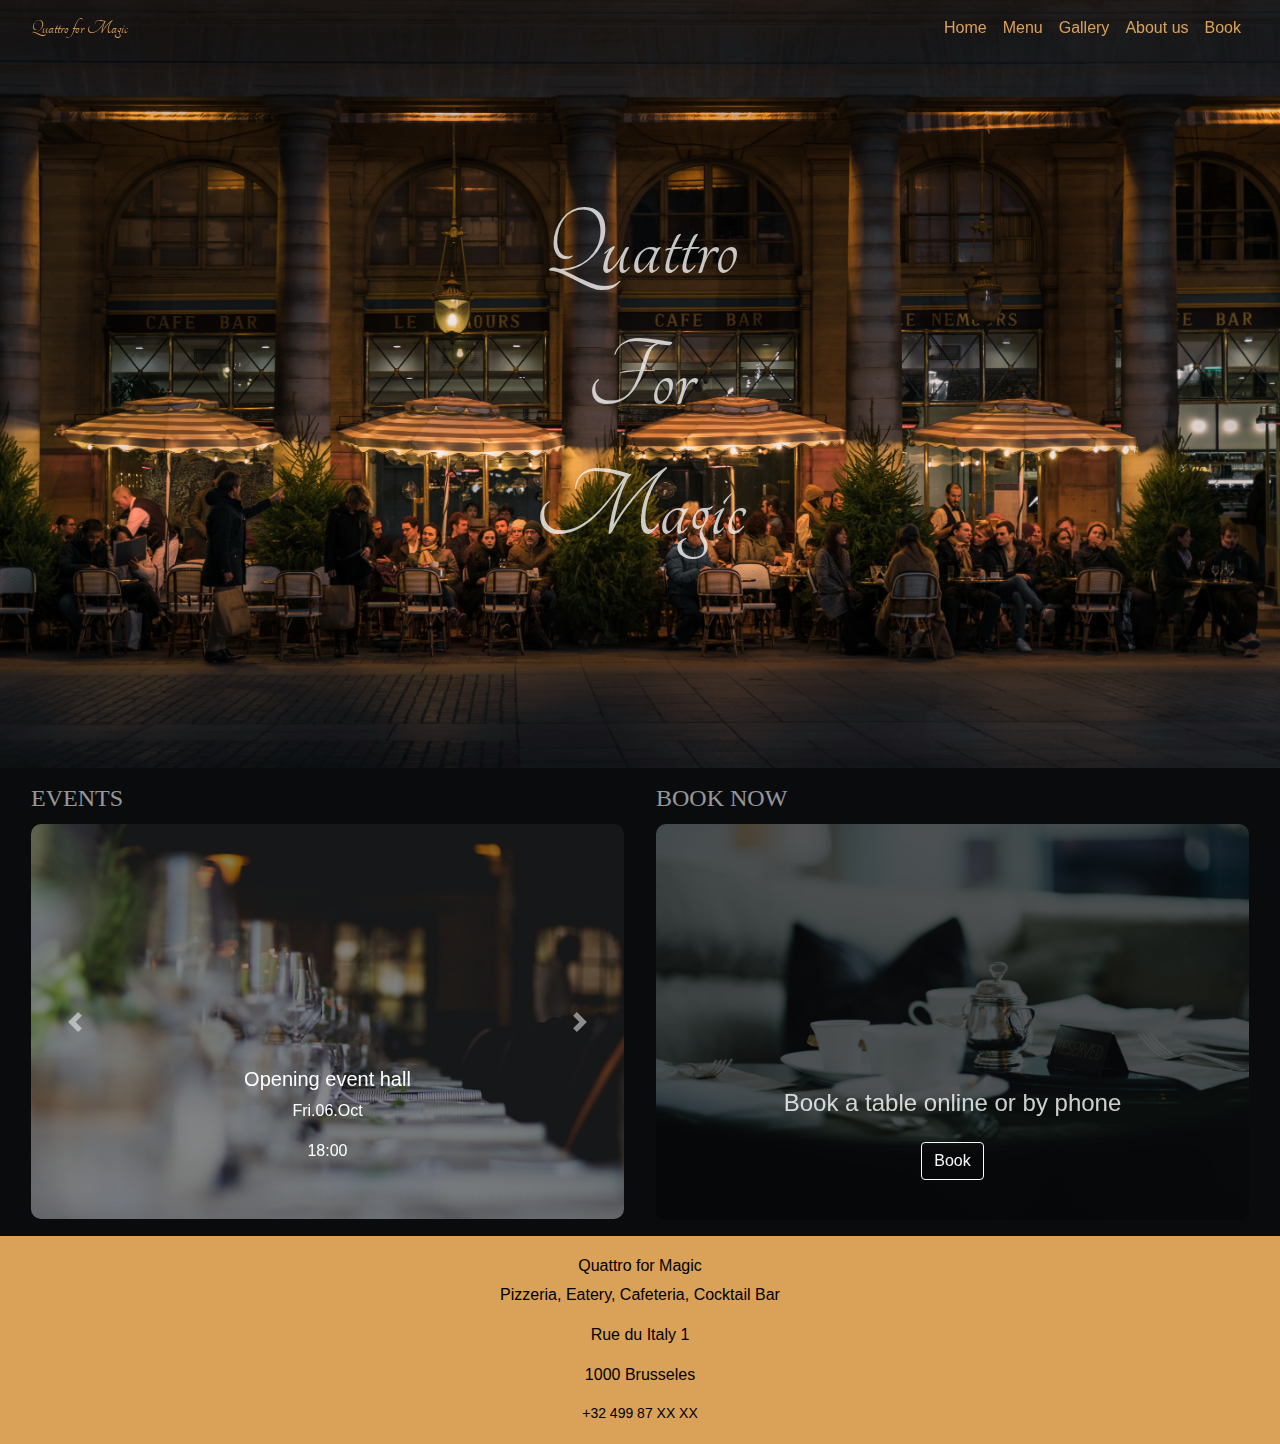
==== index.html @ 2a2b2c8b "1st" ====
<!DOCTYPE html>
<html lang="en">
  <head>
    <meta charset="UTF-8" />
    <meta name="viewport" content="width=device-width, initial-scale=1.0" />
    <link rel="stylesheet" type="text/css" href="/sass/style.css" />
    <link rel="preconnect" href="https://fonts.googleapis.com" />
    <link rel="preconnect" href="https://fonts.gstatic.com" crossorigin />
    <link
      href="https://fonts.googleapis.com/css2?family=Tangerine&display=swap"
      rel="stylesheet"
    />
    <link
      rel="stylesheet"
      href="https://stackpath.bootstrapcdn.com/bootstrap/4.5.2/css/bootstrap.min.css"
    />
    <script src="https://code.jquery.com/jquery-3.5.1.slim.min.js"></script>
    <script src="https://cdn.jsdelivr.net/npm/@popperjs/core@2.5.3/dist/umd/popper.min.js"></script>
    <script src="https://stackpath.bootstrapcdn.com/bootstrap/4.5.2/js/bootstrap.min.js"></script>
    <title>Quatro for magic</title>
  </head>
  <body>
    <nav class="navbar navbar-expand-lg fixed-top navbar-light">
      <div class="container-fluid">
        <a
          href="index.html"
          class="navbar-brand"
          style="font-family: Tangerine; color: #daa158"
          >Quattro for Magic</a
        >

        <button
          class="navbar-toggler"
          type="button"
          data-toggle="collapse"
          data-target="#navmenu"
          style="background-color: whitesmoke; opacity: 0.5; font-size: 10px"
        >
          <span class="navbar-toggler-icon"></span>
        </button>

        <div class="collapse navbar-collapse" id="navmenu">
          <ul class="navbar-nav ml-auto">
            <li class="nav-item">
              <a
                href="index.html"
                class="nav-link"
                style="color: #daa158"
                >Home</a
              >
            </li>
            <li class="nav-item">
              <a href="Menu.html" class="nav-link" style="color: #daa158"
                >Menu</a
              >
            </li>

            <li class="nav-item">
              <a href="Gallery.html" class="nav-link" style="color: #daa158"
                >Gallery</a
              >
            </li>
            <li class="nav-item">
              <a href="Location.html" class="nav-link" style="color: #daa158"
                >About us</a
              >
            </li>
            <li class="nav-item">
              <a href="Book.html" class="nav-link" style="color: #daa158"
                >Book</a
              >
            </li>
          </ul>
        </div>
      </div>
    </nav>
    <div class="col-fluid h-100%">
      <div class="container-fluid" id="cont">
        <div class="row">
          <div class="col-12 main"><h1 style="font-size: 8vw;">Quattro</h1></div>
          <div class="col-12 main"><h1 style="font-size: 8vw">For</h1></div>
          <div class="col-12 main"><h1 style="font-size: 8vw">Magic</h1></div>
        </div>
      </div>
      <div class="container-fluid h-100%">
        <div class="container-fluid h-100%">
          <div class="row justify-content-between">
            <div
              class="col-12 col-md-6 p-3"
              style="text-align: center; height: 100%"
            >
              <h4 class="txt">EVENTS</h4>
              <div
                id="eventCarousel"
                class="carousel slide carousel-border"
                data-ride="carousel"
                data-interval="0"
              >
                <div class="carousel-inner">
                  <div class="carousel-item active">
                    <img
                      src="image1.jpg"
                      class="w-100"
                      alt="Image 1"
                      style="opacity: 0.5"
                    />
                    <div class="carousel-caption text-align-center">
                      <h5>Opening event hall</h5>
                      <p>Fri.06.Oct</p>
                      <p>18:00</p>
                    </div>
                  </div>
                  <div class="carousel-item">
                    <img
                      src="image2.jpg"
                      class="w-100"
                      alt="Image 2"
                      style="opacity: 0.5"
                    />
                    <div class="carousel-caption text-align-center">
                      <h5>Plating cours</h5>
                      <p>Sat.07.Oct</p>
                      <p>12:00</p>
                    </div>
                  </div>
                </div>
                <a
                  class="carousel-control-prev"
                  href="#eventCarousel"
                  role="button"
                  data-slide="prev"
                >
                  <span
                    class="carousel-control-prev-icon"
                    aria-hidden="true"
                  ></span>
                  <span class="sr-only">Previous</span>
                </a>
                <a
                  class="carousel-control-next"
                  href="#eventCarousel"
                  role="button"
                  data-slide="next"
                >
                  <span
                    class="carousel-control-next-icon"
                    aria-hidden="true"
                  ></span>
                  <span class="sr-only">Next</span>
                </a>
              </div>
            </div>
            <div class="col-12 col-md-6 p-3">
              <h4 class="txt">BOOK NOW</h4>
              <div
                id="eventCarousel"
                class="carousel slide carousel-border"
                data-ride="carousel"
                data-interval="0"
              >
                <div class="carousel-inner">
                  <div class="carousel-item active">
                    <img
                      src="image3.jpg"
                      class="w-100"
                      alt="Image 3"
                      style="opacity: 0.3"
                    />
                    <div class="carousel-caption">
                      <h4 class="pb-3" style="opacity: 0.8">
                        Book a table online or by phone
                      </h4>
                      <button type="button" class="btn btn-outline-light">
                        Book
                      </button>
                    </div>
                  </div>
                </div>
              </div>
            </div>
          </div>
        </div>
      </div>
      <div class="container-fluid text-center " style="height: 100%; background-color:#daa158 ;">
        <h2 style="font-size: 16px; color: black; padding-top: 20px">
          Quattro for Magic
        </h2>
        <p style="font-size: 16px; color: black">
          Pizzeria, Eatery, Cafeteria, Cocktail Bar
        </p>
        <p style="font-size: 16px; color: black">Rue du Italy 1</p>
        <p style="font-size: 16px; color: black">1000 Brusseles</p>
        <p style="font-size: 14px; color: black; padding-bottom: 20px; margin: 0;">
          +32 499 87 XX XX
        </p>
      </div>
    </div>
  </body>
</html>
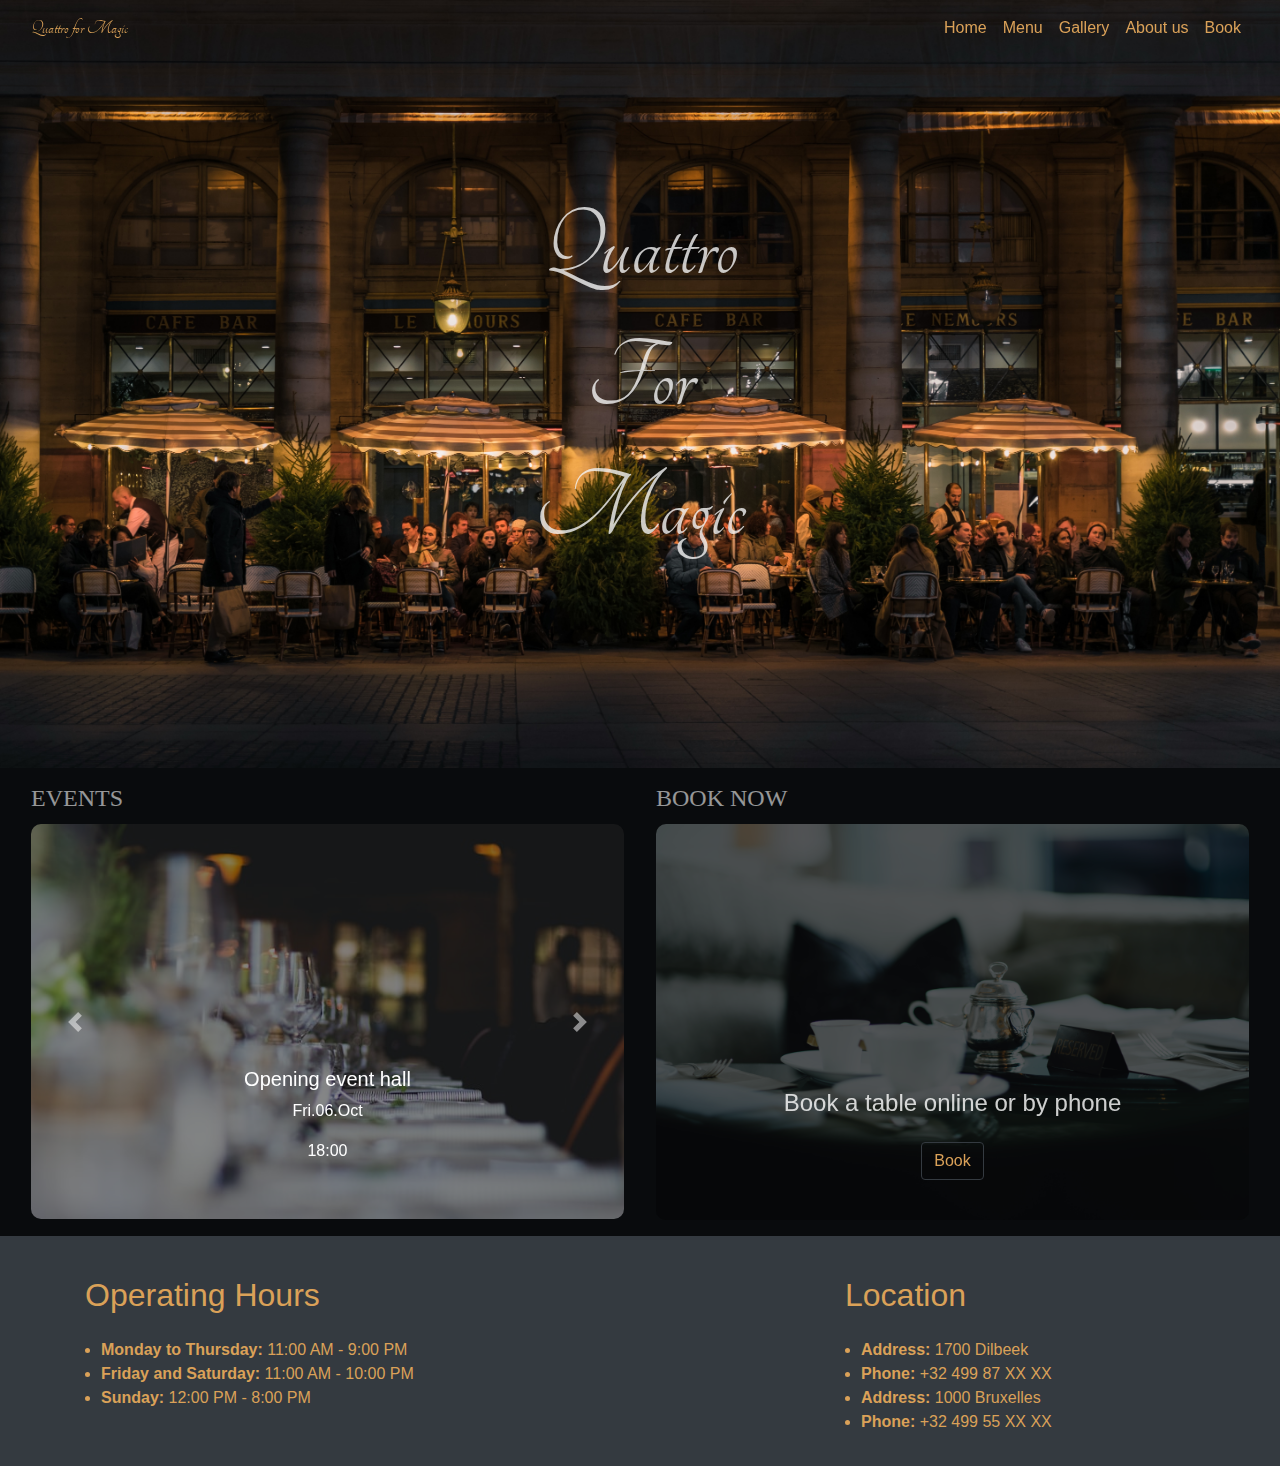
==== commit 4c27c64d: "finito projecto" ====
--- a/index.html
+++ b/index.html
@@ -19,6 +19,81 @@
     <script src="https://stackpath.bootstrapcdn.com/bootstrap/4.5.2/js/bootstrap.min.js"></script>
     <title>Quatro for magic</title>
   </head>
+  <style>
+    .col-fluid {
+  background-color: rgb(9, 11, 13);
+  padding: 0;
+}
+#cont {
+  display: flex;
+  background-image: url("jumbutron.jpg");
+  background-size: cover;
+  background-repeat: no-repeat;
+  justify-content: center;
+  align-items: center;
+  height: 60vmax;
+
+}
+
+.main {
+    color: whitesmoke;
+    font-family: "Tangerine", cursive;
+    text-align: center;
+    opacity: 0.8;
+  }
+.carousel-item {
+  height: auto;
+  overflow: hidden;
+}
+
+.d-block {
+  max-width: 100%;
+  max-height: 100%;
+  width: auto;
+  height: auto;
+}
+
+.carousel-border {
+  overflow: hidden;
+  background-color: rgb(9, 11, 13);
+  border-radius: 10px;
+}
+.img {
+  width: 100px;
+  height: 100px;
+}
+#promo-image {
+  max-width: 100%;
+  margin: none;
+  padding: none;
+}
+.txt {
+  font-family: "Roboto";
+    color:whitesmoke; 
+    text-align: left; 
+    padding-bottom: 3px;
+    opacity: 0.6;
+}
+#card2{
+    background-color: rgb(19, 24, 28);
+    border: 1px rgb(19, 24, 28);
+    color: whitesmoke;
+    border-radius:10px;
+    height: 100%;
+    font-size: 14px;
+    width: 100%;
+}
+.nav-link{
+    color:white;
+}
+*{
+  margin: 0;
+  padding: 0;
+}
+body{
+  height: 100%;
+}
+  </style>
   <body>
     <nav class="navbar navbar-expand-lg fixed-top navbar-light">
       <div class="container-fluid">
@@ -170,9 +245,11 @@
                       <h4 class="pb-3" style="opacity: 0.8">
                         Book a table online or by phone
                       </h4>
-                      <button type="button" class="btn btn-outline-light">
+                      <a href="Book.html">
+                      <button type="button" class="btn btn-outline-dark" style="color: #daa158;">
                         Book
                       </button>
+                    </a>
                     </div>
                   </div>
                 </div>
@@ -181,19 +258,28 @@
           </div>
         </div>
       </div>
-      <div class="container-fluid text-center " style="height: 100%; background-color:#daa158 ;">
-        <h2 style="font-size: 16px; color: black; padding-top: 20px">
-          Quattro for Magic
-        </h2>
-        <p style="font-size: 16px; color: black">
-          Pizzeria, Eatery, Cafeteria, Cocktail Bar
-        </p>
-        <p style="font-size: 16px; color: black">Rue du Italy 1</p>
-        <p style="font-size: 16px; color: black">1000 Brusseles</p>
-        <p style="font-size: 14px; color: black; padding-bottom: 20px; margin: 0;">
-          +32 499 87 XX XX
-        </p>
-      </div>
-    </div>
+      <footer class="bg-dark pt-4">
+        <div class="container pt-3">
+          <div class="row justify-content-between">
+            <div class="col-12 col-md-5"  style="color:#daa158">
+              <h2>Operating Hours</h2>
+              <ul class="p-3">
+                <li><strong>Monday to Thursday:</strong> 11:00 AM - 9:00 PM</li>
+                <li><strong>Friday and Saturday:</strong> 11:00 AM - 10:00 PM</li>
+                <li><strong>Sunday:</strong> 12:00 PM - 8:00 PM</li>
+              </ul>
+            </div>
+            <div class="col-12 col-md-4 pb-3"   style="color:#daa158">
+              <h2 class="pb-3">Location</h2>
+              <ul class="pl-3">
+              <li><strong>Address:</strong> 1700 Dilbeek</li>
+              <li><strong>Phone:</strong> +32 499 87 XX XX</li>
+              <li><strong>Address:</strong> 1000 Bruxelles</li>
+              <li><strong>Phone:</strong> +32 499 55 XX XX</li>
+            </ul>
+            </div>
+          </div>
+        </div>
+      </footer>
   </body>
 </html>
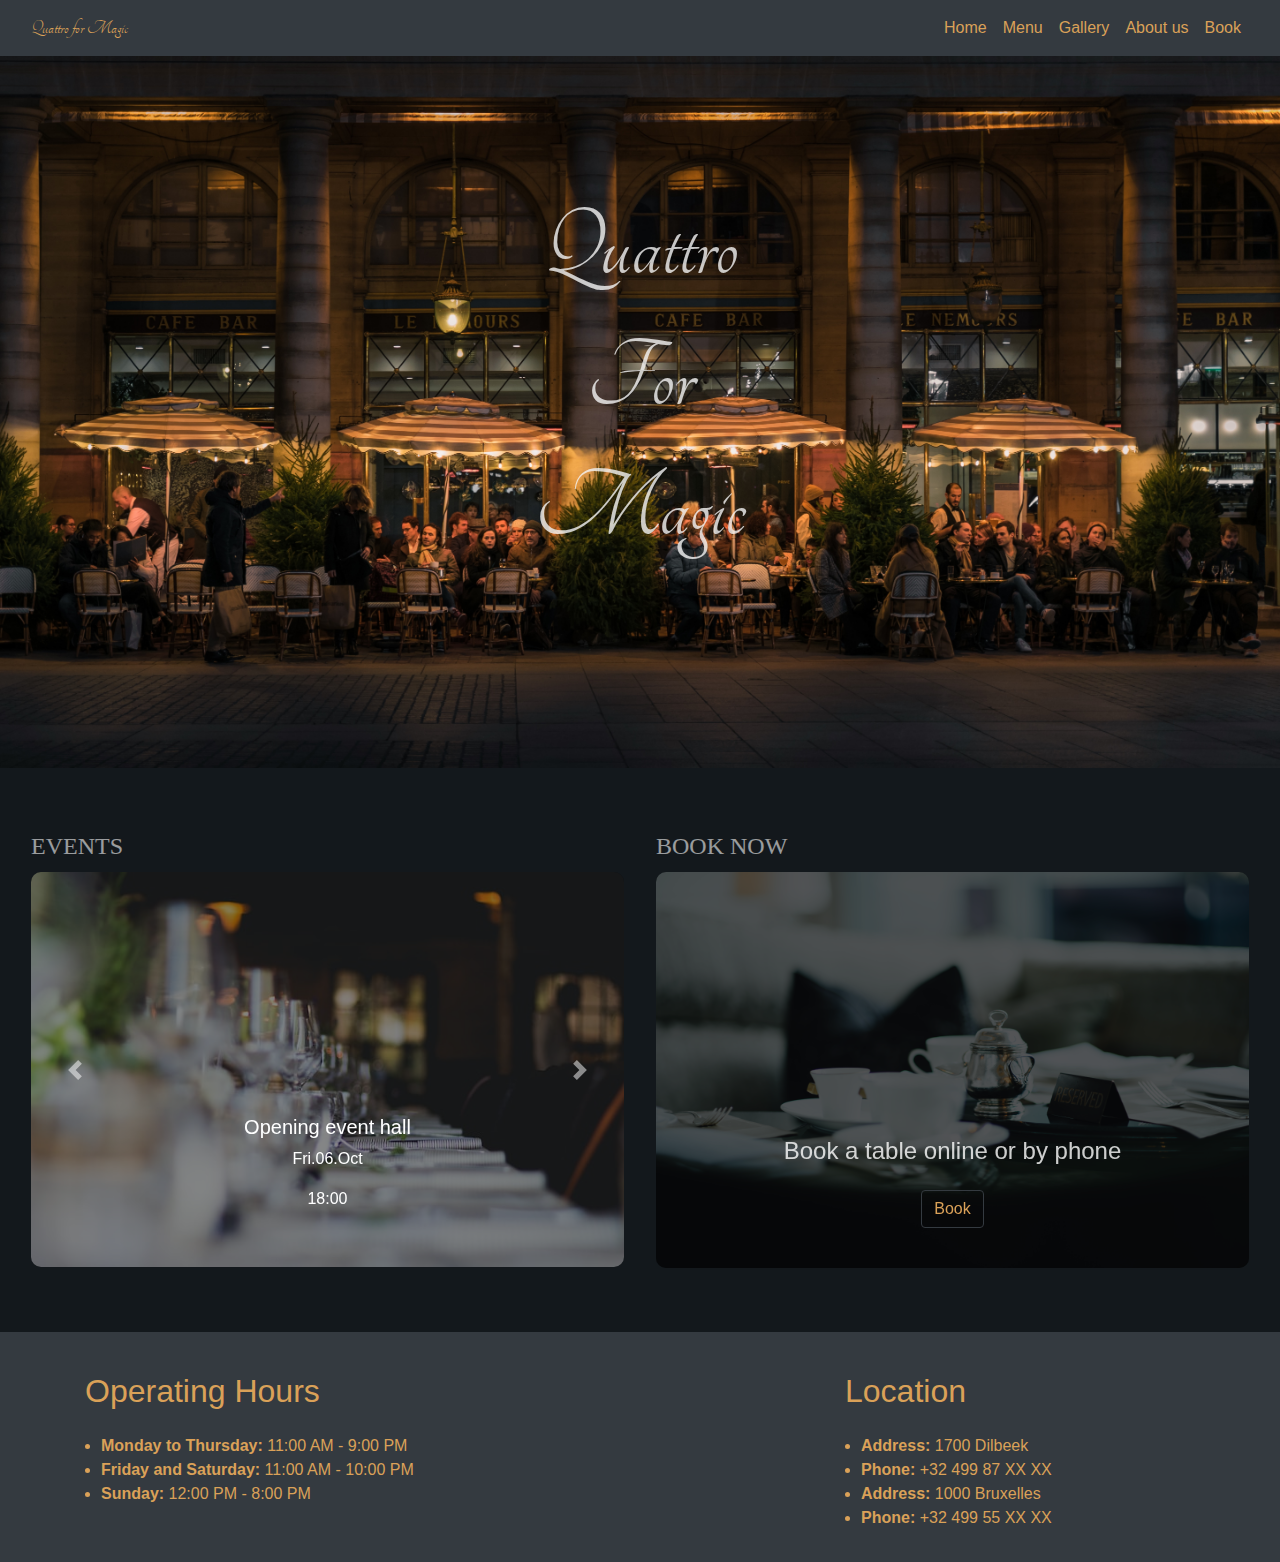
==== commit b534d745: "some changes on the navbar, book button and menu navigation to all my submenu classes" ====
--- a/index.html
+++ b/index.html
@@ -3,7 +3,6 @@
   <head>
     <meta charset="UTF-8" />
     <meta name="viewport" content="width=device-width, initial-scale=1.0" />
-    <link rel="stylesheet" type="text/css" href="/sass/style.css" />
     <link rel="preconnect" href="https://fonts.googleapis.com" />
     <link rel="preconnect" href="https://fonts.gstatic.com" crossorigin />
     <link
@@ -20,8 +19,11 @@
     <title>Quatro for magic</title>
   </head>
   <style>
+    body{
+      background-color: rgb(19, 24, 28);
+    }
     .col-fluid {
-  background-color: rgb(9, 11, 13);
+  
   padding: 0;
 }
 #cont {
@@ -95,7 +97,7 @@
 }
   </style>
   <body>
-    <nav class="navbar navbar-expand-lg fixed-top navbar-light">
+    <nav class="navbar navbar-expand-lg fixed-top navbar-light bg-dark">
       <div class="container-fluid">
         <a
           href="index.html"
@@ -159,7 +161,7 @@
       </div>
       <div class="container-fluid h-100%">
         <div class="container-fluid h-100%">
-          <div class="row justify-content-between">
+          <div class="row justify-content-between py-5">
             <div
               class="col-12 col-md-6 p-3"
               style="text-align: center; height: 100%"
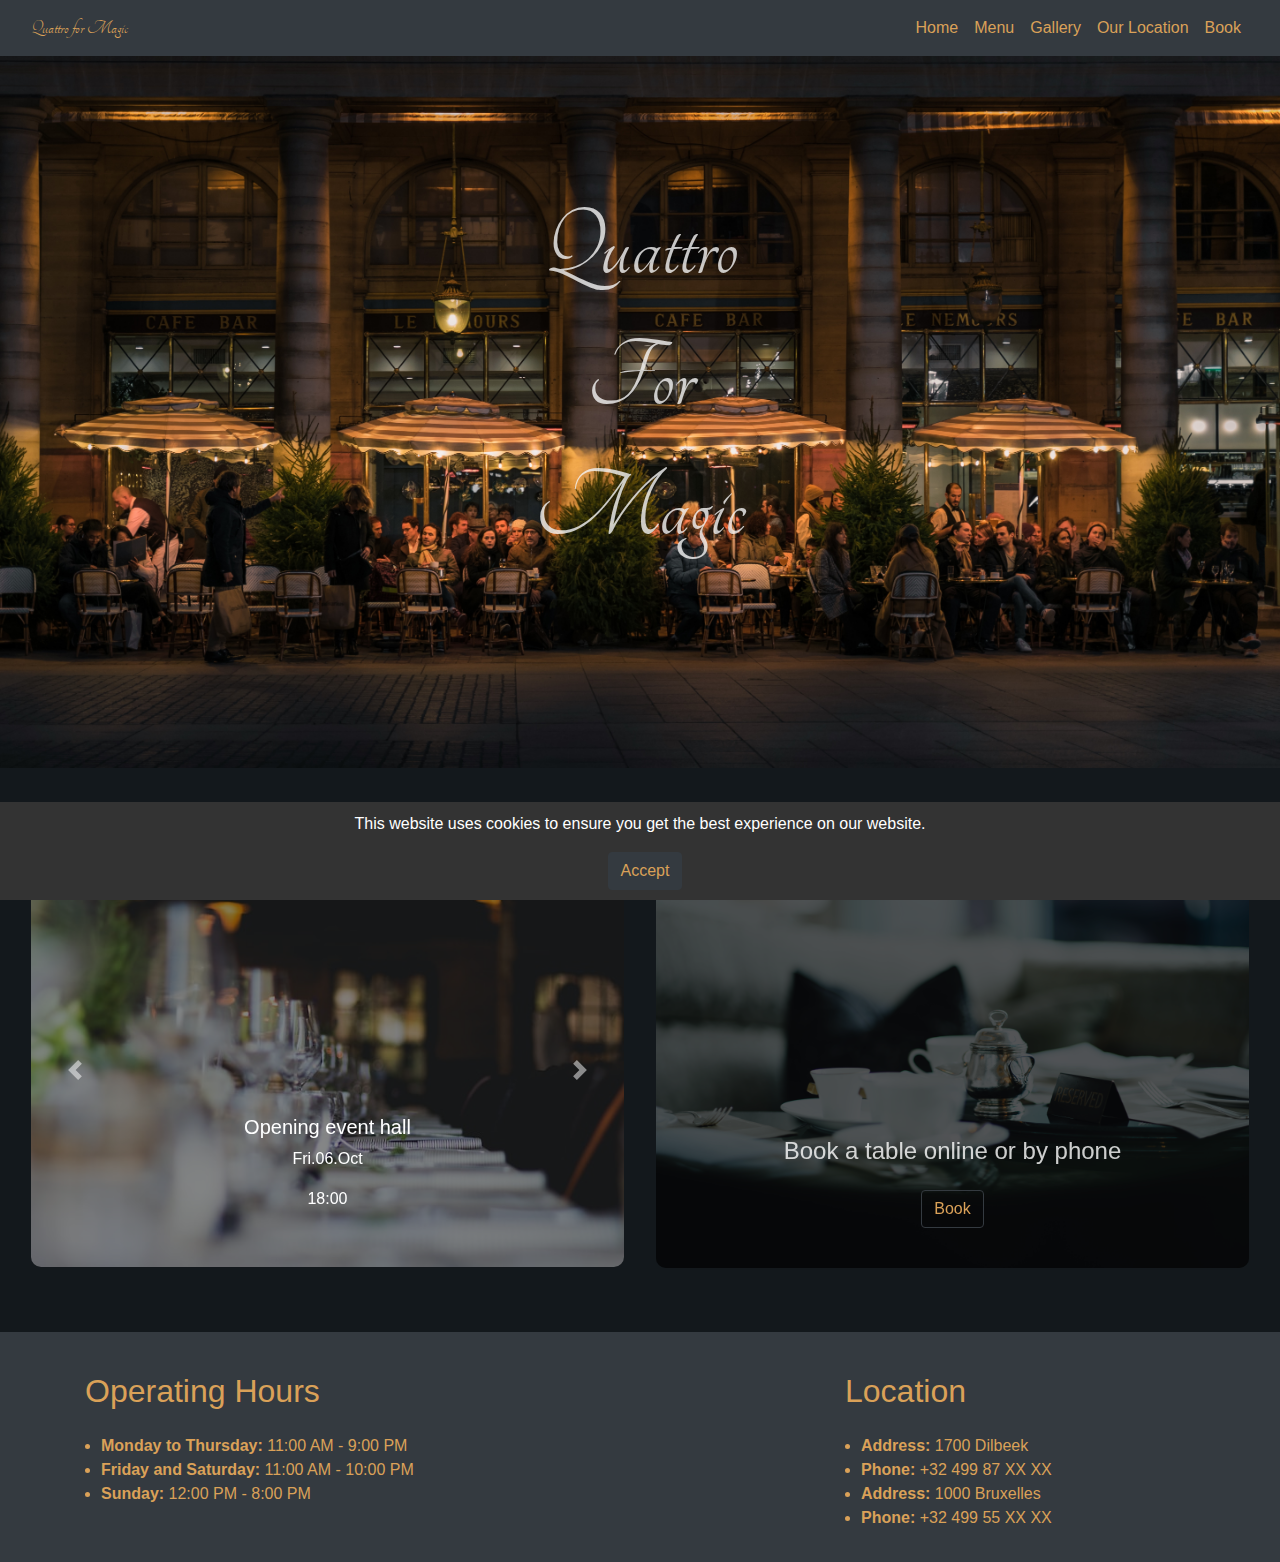
==== commit 39f46f18: "final touches" ====
--- a/index.html
+++ b/index.html
@@ -1,6 +1,7 @@
 <!DOCTYPE html>
 <html lang="en">
   <head>
+    <meta name="description" content="A page italian restaurant named Quattro for Magic from bruxelles and dilbeek">
     <meta charset="UTF-8" />
     <meta name="viewport" content="width=device-width, initial-scale=1.0" />
     <link rel="preconnect" href="https://fonts.googleapis.com" />
@@ -13,10 +14,10 @@
       rel="stylesheet"
       href="https://stackpath.bootstrapcdn.com/bootstrap/4.5.2/css/bootstrap.min.css"
     />
-    <script src="https://code.jquery.com/jquery-3.5.1.slim.min.js"></script>
-    <script src="https://cdn.jsdelivr.net/npm/@popperjs/core@2.5.3/dist/umd/popper.min.js"></script>
-    <script src="https://stackpath.bootstrapcdn.com/bootstrap/4.5.2/js/bootstrap.min.js"></script>
-    <title>Quatro for magic</title>
+    <script defer src="https://code.jquery.com/jquery-3.5.1.slim.min.js"></script>
+    <script defer src="https://cdn.jsdelivr.net/npm/@popperjs/core@2.5.3/dist/umd/popper.min.js"></script>
+    <script defer src="https://stackpath.bootstrapcdn.com/bootstrap/4.5.2/js/bootstrap.min.js"></script>
+    <title>Quattro for magic</title>
   </head>
   <style>
     body{
@@ -95,8 +96,27 @@
 body{
   height: 100%;
 }
+.cookie-notification-popup {
+  position: fixed;
+    bottom: 0;
+    left: 0;
+    width: 100%;
+    background-color: #333;
+    color: #fff;
+    padding: 10px;
+    text-align: center;
+    z-index: 1000;
+}
+
+        #accept-cookie {
+            margin-left: 10px;
+        }
   </style>
   <body>
+    <div id="cookie-notification" class="cookie-notification-popup">
+      <p>This website uses cookies to ensure you get the best experience on our website.</p>
+      <button id="accept-cookie" class="btn btn-dark" style="color: #daa158;">Accept</button>
+  </div>
     <nav class="navbar navbar-expand-lg fixed-top navbar-light bg-dark">
       <div class="container-fluid">
         <a
@@ -139,7 +159,7 @@
             </li>
             <li class="nav-item">
               <a href="Location.html" class="nav-link" style="color: #daa158"
-                >About us</a
+                >Our Location</a
               >
             </li>
             <li class="nav-item">
@@ -283,5 +303,33 @@
           </div>
         </div>
       </footer>
+      <script>
+        // JavaScript to show the cookie notification pop-up
+        document.addEventListener("DOMContentLoaded", function () {
+            const cookieNotification = document.getElementById("cookie-notification");
+            const acceptCookieButton = document.getElementById("accept-cookie");
+
+            // Check if the user has already accepted the cookie
+            if (!getCookie("cookieAccepted")) {
+                cookieNotification.style.display = "block";
+            }
+
+            // Function to set a cookie
+            function setCookie(name, value, days) {
+                // (Same as in previous code)
+            }
+
+            // Function to get a cookie
+            function getCookie(name) {
+                // (Same as in previous code)
+            }
+
+            // Event listener for accepting the cookie
+            acceptCookieButton.addEventListener("click", function () {
+                setCookie("cookieAccepted", "true", 365); // Set the cookie for 1 year
+                cookieNotification.style.display = "none";
+            });
+        });
+    </script>
   </body>
 </html>
